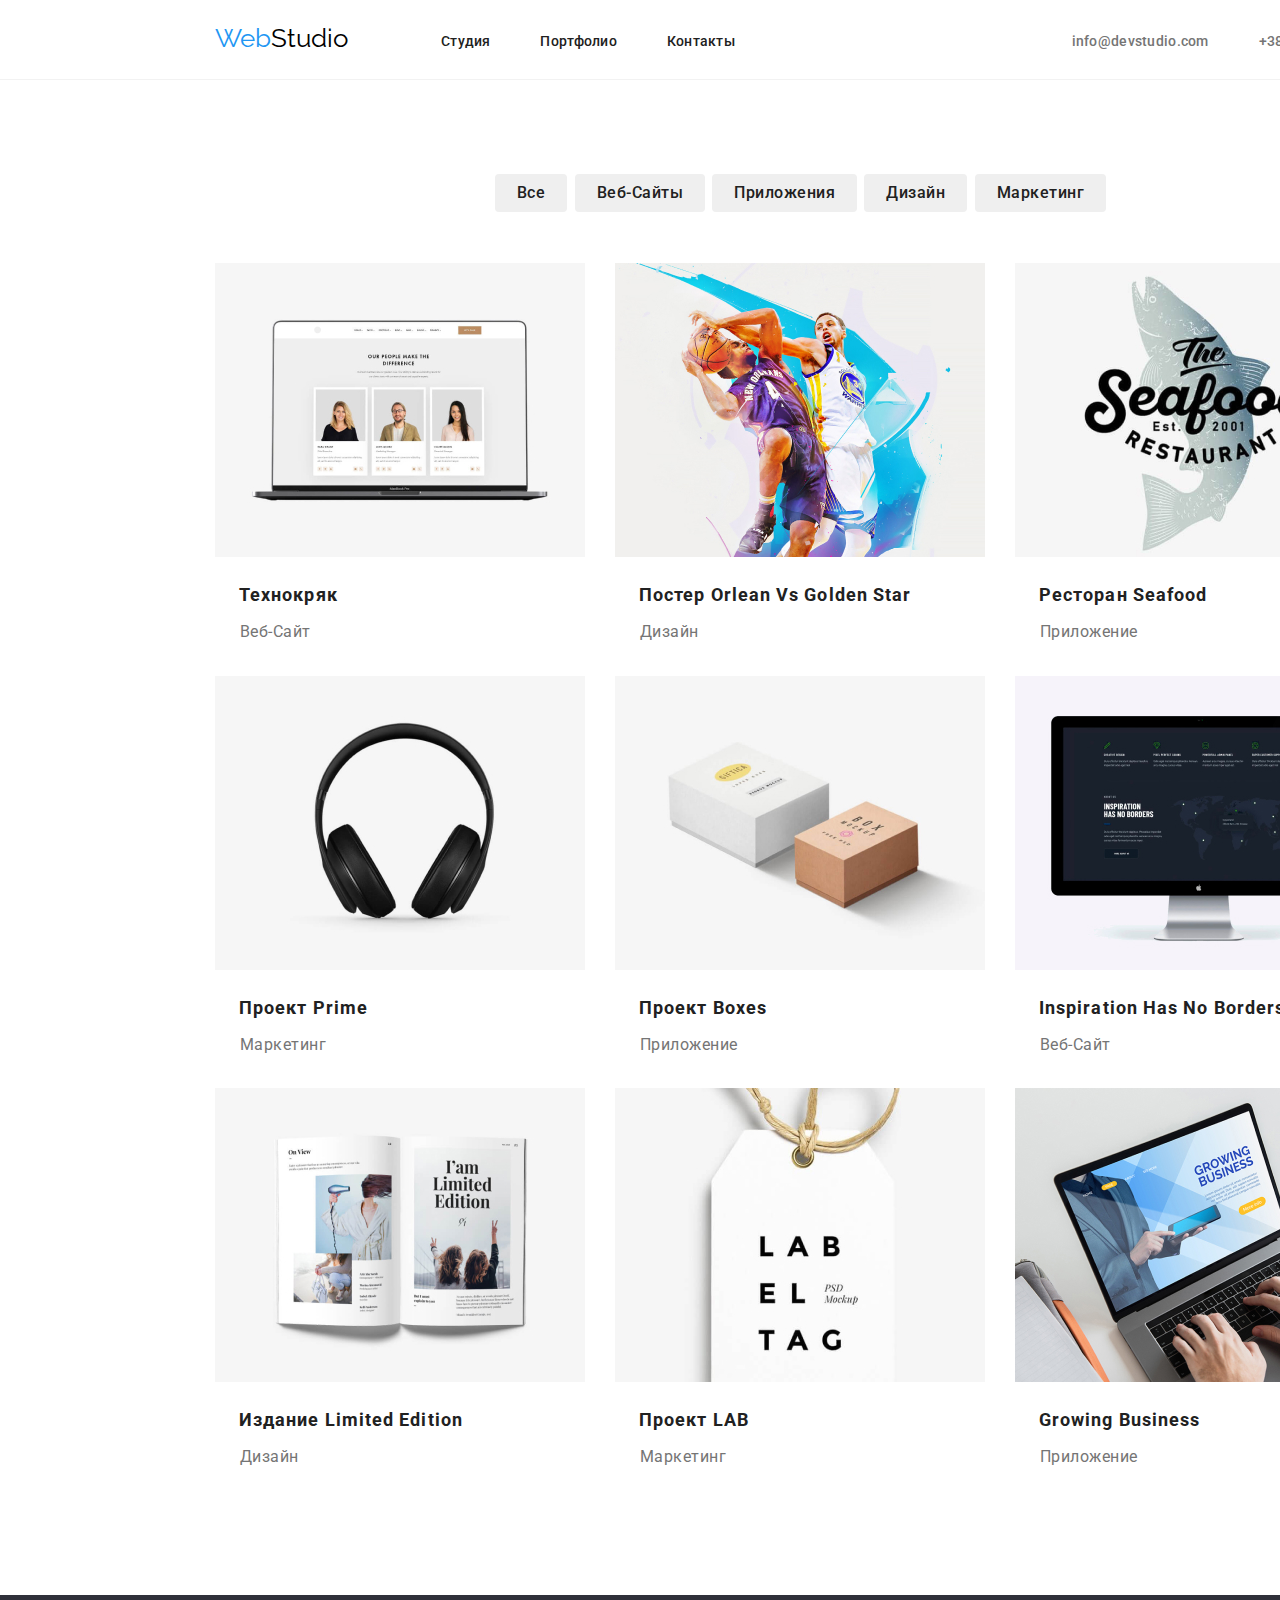
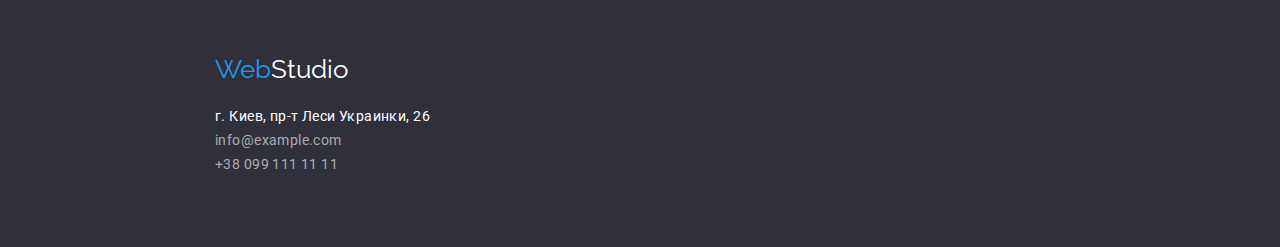
==== portfolio.html @ 31cc0f44 "webstudio-hm3" ====
<!DOCTYPE html>
<html lang="ru">
<head>
    <meta charset="UTF-8">
    <meta name="viewport" content="width=device-width, initial-scale=1.0">
    <title>portfolio</title>
    <link rel="stylesheet" href="https://cdnjs.cloudflare.com/ajax/libs/modern-normalize/1.0.0/modern-normalize.css">
    <link rel="stylesheet" href="./css/styles.css">
    <link
        href="https://fonts.googleapis.com/css2?family=Raleway:wght@700&family=Roboto:wght@400;700;900&display=swap"
        rel="stylesheet">
</head>
<body>
    <!--UpLine-->
    <header class="header">
        <!-- <p>Главная</p> -->
        <nav class="navpanel">

            <a class="site-logo" href="./index.html">
                <p class="site-logo-text"><span class="logo-color-web">Web</span><span class=logo-color-studio>Studio</span></p>
            </a>
            <ul class="navpanel-link">
                <li>
                    <a class="navpanel-link-list" href="./index.html">Студия</a>
                </li>
                <li>
                    <a class="navpanel-link-list" href="./portfolio.html">Портфолио</a>
                </li>
                <li>
                    <a class="navpanel-link-list" href="">Контакты</a>
                </li>
            </ul>
        </nav>
        <!-- phone-mail-header -->
        <ul class="address">
            <li><a class="header-mail" lang="en" href="mailto:info@devstudio.com">info@devstudio.com</a></li>
            <li><a class="header-tel" href="tel:+380961111111">+38 096 111 11 11</a></li>
        </ul>
    </header>
    <!-- filters -->
    <section class="filters">
        <h2 hidden>hidden</h2>
        <div class="buttons">
            <ul class="buttons-list">
                <li>
                    <button class="filter-nav-btn" type="submit">Все</button>
                </li>
                <li>
                    <button class="filter-nav-btn" type="submit">Веб-сайты</button>
                </li>
                <li>
                    <button class="filter-nav-btn" type="submit">Приложения</button>
                </li>
                <li>
                    <button class="filter-nav-btn" type="submit">Дизайн</button>
                </li>
                <li>
                    <button class="filter-nav-btn" type="submit">Маркетинг</button>
                </li>
            </ul>
        </div>
    </section>
    <!-- portfolio-all -->
    <section class="portfolio-all">
        <div class="img-p">
            <a href="">
            <img src="./img/portfolio/технокряк.jpg" alt="Технокряк-Веб-сайт" width="370" height="294">
            </a>
            <h3 class="portfolio-item-heading">Технокряк</h3>
            <p class="portfolio-all-bottom">Веб-сайт</p>
        </div>
        <div class="img-p">
            <a href="">
            <img src="./img/portfolio/постерньюорлеан.jpg" alt="Постер New Orlean vs Golden Star" width="370" height="294">
            </a>
            <h3 class="portfolio-item-heading">Постер <span lang="en">Orlean vs Golden Star</span> </h3>
            <p class="portfolio-all-bottom">Дизайн</p>
        </div>
        <div class="img-p">
            <a href="">
            <img src="./img/portfolio/ресторансифуд.jpg" alt="Ресторан Seafood" width="370" height="294">
            </a>
            <h3 class="portfolio-item-heading">Ресторан<span lang="en"> Seafood</span></h3>
            <p class="portfolio-all-bottom">Приложение</p>
        </div>
        <div class="img-p">
            <a href="">
            <img src="./img/portfolio/проектпрайм.jpg" alt="Проект Prime" width="370" height="294">
            </a>
            <h3 class="portfolio-item-heading">Проект<span lang="en"> Prime</span></h3>
            <p class="portfolio-all-bottom">Маркетинг</p>
        </div>
        <div class="img-p">
            <a href="">
            <img src="./img/portfolio/проектбоксес.jpg" alt="Проект Boxes" width="370" height="294">
            </a>
            <h3 class="portfolio-item-heading">Проект <span lang="en"> Boxes</span></h3>
            <p class="portfolio-all-bottom">Приложение</p>
        </div>
        <div class="img-p">
            <a href="">
            <img src="./img/portfolio/инспирейшнхеснобордерс.jpg" alt="Inspiration has no Borders" width="370" height="294">
            </a>
            <h3 class="portfolio-item-heading"><span lang="en">Inspiration has no Borders</span></h3>
            <p class="portfolio-all-bottom">Веб-сайт</p>
        </div>
        <div class="img-p">
            <a href="">
            <img src="./img/portfolio/изданиелимитедэдишн.jpg" alt="Издание Limited Edition" width="370" height="294">
            </a>
            <h3 class="portfolio-item-heading">Издание<span lang="en"> Limited Edition</span></h3>
            <p class="portfolio-all-bottom">Дизайн</p>
        </div>
        <div class="img-p">
            <a href="">
            <img src="./img/portfolio/проджектлаб.jpg" alt="Проект LAB" width="370" height="294">
            </a>
            <h3 class="portfolio-item-heading">Проект <span lang="en" >LAB</span></h3>
            <p class="portfolio-all-bottom">Маркетинг</p>
        </div>
        <div class="img-p">
            <a href="">
            <img src="./img/portfolio/гровингбазинс.jpg" alt="Growing Business" width="370" height="294">
            </a>
            <h3 class="portfolio-item-heading"><span>Growing Business</span></h3>
            <p class="portfolio-all-bottom">Приложение</p>
        </div>
    </section>
    <!-- contacts-footer -->
    <footer class="footer">
        <a class="site-logo-f" href="./index.html">
            <p class="site-logo-f-text"><span class="logo-color-web">Web</span><span class=logo-color-studio-w>Studio</span></p>
        </a>
        <ul class="contacts-footer">
            <li>
                <a class="footer-map-link" href="https://goo.gl/maps/T7kZVf5VMRWnxqEv9" target="_blank">г. Киев, пр-т Леси Украинки, 26</a>
            </li>
            <li>
                <a class="footer-mail-link" href="mailto:info@example.com">info@example.com</a>
            </li>
            <li>
                <a class="footer-tel-link" href="tel:+380991111111">+38 099 111 11 11</a>
            </li>
        </ul>
    </footer>
</body>
</html>
---- css/styles.css ----
body {
    background-color: #ffffff;
    font-family: Roboto, sans-serif;
    font-style: normal;
    max-width: 1600px;
    margin: auto;
    


}

*,
*::before,
*::after {
    margin: 0px;
    padding: 0px;
}

img {
    display: block;
}

ul,
ol {
    list-style: none;
}
.logo-color-web { 
    color: #2196F3;
}

.logo-color-studio {
    color: #000000;
} 



.nomark {
    list-style: none;
}

.navpanel-link-list {

    font-weight: 500;
    font-size: 14px;
    line-height: 0.143;
    letter-spacing: 0.02em;
    color: #212121;
    text-decoration: none;
}

.navpanel-link-list:hover,
.navpanel-link-list:focus,
.header-mail:hover,
.header-mail:focus,
.header-tel:hover,
.header-tel:focus {
    color: #2196F3;
     
    
}


.link {
    list-style: none;
}


/* HEADER SECTION FLEX START*/
.header {
    display: flex;
    width: 1600px;
    height: 80px;
    flex-wrap: nowrap;
    justify-content: space-around;
    border-bottom-style: solid;
    border-bottom-width: 1px;
    color: rgba(229, 229, 229, 0.5);
    
    
}

.site-logo {
    text-decoration: none;
    margin-left: 215px;
    margin-top: 24px;
    margin-bottom: 25px;
}

.site-logo-text {
    font-family: Raleway, sans-serif;
    font-style: normal;
    font-size: 26px;   
}

.navpanel {
    display: flex;
    box-sizing: border-box;
}

.navpanel-link {
    display: flex;
    width: 294px;
    height: 16px;
    justify-content: space-between;
    box-sizing: border-box;
    margin-bottom: 32px;
    margin-top: 32px;
    margin-left: 93px;

}

.address {
    display: flex;
    width: 357px;
    height: 16px;
    margin-top: 32px;
    margin-bottom: 32px;
    margin-left: 331px;
    margin-right: 215px;
    box-sizing: border-box;
    justify-content: center;
}

.header-mail {
    font-weight: 500;
    font-size: 14px;
    line-height: 0.143;
    letter-spacing: 0.02em;
    color: #757575;
    text-decoration: none;
    font-style: normal;
    padding-right: 50px;  
}

.header-tel {
    font-weight: 500;
    font-size: 14px;
    line-height: 0.143;
    letter-spacing: 0.02em;
    color: #757575;
    text-decoration: none;
    font-style: normal;
}
/* HEADER SECTION FLEX END */

/* EFFECTIVE PART FLEX START */

.effective-part {
    display: block;
    width: 1600px;
    height: 600px;
    background-color:#2F303A;
    padding-top: 200px;
    padding-bottom: 280px;
    padding-right: 452px;
    padding-left: 452px;
    

}

.effective-part-main {
    display: flex;
    justify-content: center;
    
}

.effective-part-main-text {
    width: 696px;
    height: 120px;
    font-weight: 900;
    font-size: 44px;
    line-height: 1.364;
    letter-spacing: 0.06em;
    text-transform: uppercase;
    text-align: center;
    color: #FFFFFF;
    
}

.effective-part-btn {
    display: flex;
    justify-content: center;
    padding-top: 30px;
    
}

.modal-btn {
    font-family: Roboto;
    font-style: normal;
    font-weight: 700;
    font-size: 16px;
    text-decoration: none;
    color: #ffffff;
    background-color: #2196F3;
    border: none;
    padding: 10px 32px;
    border-radius: 3px;
    cursor: pointer;

}

/* EFFECTIVE PART FLEX END */

/*    box-shadow: 0px 1px 5px 0px rgba(0, 0, 0, 0.2),
0px 2px 2px 0px rgba(0, 0, 0, 0.14), 0px 3px 1px -2px rgba(0, 0, 0, 0.12); 
display: inline-flex;
border: none;
border-radius: 3px;*/


/* FEATURES START */

.section-features {
    display: inline-flex;
    width: 1170px;
    height: 101px;
    justify-content: center;
    margin-left: 215px;
    margin-right: 215px;
    margin-top: 94px;
    box-sizing: border-box;
}

.section-heading {
    width: 270px;
    height: 16px;
}

.section-heading-bottom {
    width: 270px;
    height: 75px;
}

.section-heading {
    font-weight: bold;
    font-size: 14px;
    line-height: 0.143;
    letter-spacing: 0.03em;
    text-transform: uppercase;
    
}

.section-heading-bottom {
    font-weight: normal;
    font-size: 14px;
    line-height: 1.714;
    letter-spacing: 0.03em;
    color: #757575;
}

.forpad:nth-child(n + 2) {
    padding-left: 15px;
}
}
/* SECTION FEATURES END */


/* SECTION WHAT WE DO START */


.container {
    display: flex;
    
}

.wwd-items {
    display: flex;
    width: 1170px;
    min-height: 438px;
    padding-top: 50px;
    justify-content: space-between;
    margin-left: 215px;
}

.wwdheading {
    width: 1600px;
    padding-top: 94px;
    padding-left: 612px;
    font-weight: bold;
    font-size: 36px;
    line-height: 1.166;
    letter-spacing: 0.03em;
    color: #212121;
}



/*OURSTEAMFLEX-START*/

.ours-team {
    display: block;
    justify-content: center;
    width: 1600px;
    min-height: 648px;
    padding-top: 94px;
    background-color: #F5F4FA;
    
}

.ours-team-heading-items {
    padding-top: 50px;
    margin-left:215px;
    display: flex;
    justify-content: space-between;
    width: 1170px;
    min-height: 368px;
    
}
.ours-team-heading {
    padding-left: 668px;
    font-weight: bold;
    font-size: 36px;
    line-height: 1.166;
    letter-spacing: 0.03em;
    color: #212121;
}

.ours-team-heading-employe {
    display: flex;
    justify-content: center;
    padding-top: 30px;
    font-weight: 500;
    font-size: 16px;
    line-height: 1.187;
    letter-spacing: 0.03em;
    color: #212121;

}

.ours-team-heading-employe-spec {
    display: flex;
    justify-content: center;
    padding-top: 10px;
    font-weight: normal;
    font-size: 16px;
    line-height: 19px;
    letter-spacing: 0.03em;
    color: #757575;
    
}
.shadow {
    display: block;
    width: 270px;
    height: 368px;
    box-shadow: 0px 1px 3px rgba(0, 0, 0, 0.12), 0px 1px 1px rgba(0, 0, 0, 0.14), 0px 2px 1px rgba(0, 0, 0, 0.2);
    border-radius: 0px 0px 4px 4px;
}
/* OURSTEAMSFLEX-END */


/* FOOTERFLEX-START */

.footer {
    display: block;
    width: 1600px;
    height: 252px;
    background-color: #2F303A;
    text-decoration: none;
    margin-top: 94px;
}

.site-logo-f {
    display: flex;
    width: 145px;
    min-height: 31px;
    margin-left: 215px;
    padding-top: 60px;
    text-decoration: none;
}
.site-logo-f-text {
    font-family: Raleway, sans-serif;
    font-style: normal;
    font-size: 26px;
    text-decoration: none;
}

.logo-color-studio-w {
    color: #ffffff;
}

.contacts-footer {
    display: block;
    justify-content: space-between;
    width: 231px;
    min-height: 81px;
    margin-left: 215px;
    padding-top: 20px;

}
.footer-map-link {
    font-weight: normal;
    font-size: 14px;
    line-height: 1.714;
    letter-spacing: 0.03em;
    color: #FFFFFF;
    text-decoration: none;
}

.footer-mail-link, .footer-tel-link {
    font-weight: normal;
    font-size: 14px;
    line-height: 1.714;
    letter-spacing: 0.03em;
    color: rgba(255, 255, 255, 0.6);
    text-decoration: none;

}

/* FOOTERFLEX-END */


/* PORTFOLIO_FLEX_START */
.filter-nav-btn:hover,
.filter-nav-btn:focus {
    color: #ffffff;
    background-color: #2196F3;
    box-shadow: 0px 3px 5px 0px rgba(0, 0, 0, 0.2),
0px 2px 2px 0px rgba(0, 0, 0, 0.14), 0px 3px 1px -2px rgba(0, 0, 0, 0.12);

}


.buttons {
    display: flex;
    padding-left: 495px;
    padding-top: 94px;
}

.buttons-list {
    display: flex;
    justify-content: space-between;
    min-width: 611px;
    min-height: 55px;
}



.filter-nav-btn {
    font-family: Roboto;
    font-style: normal;
    color: #212121;
    font-weight: 500;
    font-size: 16px;
    line-height: 1.625;
    text-align: center;
    letter-spacing: 0.03em;
    cursor: pointer;
    padding: 6px 22px;
    text-transform: capitalize;
    border: none;
    border-radius: 4px;
    
}


/* font-family: Roboto;
    font-style: normal;
    font-weight: 700;
    font-size: 16px;
    text-decoration: none;
    color: #ffffff;
    background-color: #2196F3;
    border: none;
    padding: 10px 32px;
    border-radius: 3px;
    cursor: pointer; */

.portfolio-item-heading {
    font-weight: bold;
    font-size: 18px;
    line-height: 2.000;
    letter-spacing: 0.06em;
    color: #212121;
    text-transform: capitalize;
    padding-left: 24px;
    padding-top: 20px;
}

.portfolio-all-bottom {
    font-weight: normal;
    font-size: 16px;
    line-height: 1.875;
    letter-spacing: 0.03em;
    color: #757575;
    text-transform: capitalize;
    padding-left: 25px;
    padding-top: 4px;
}

.portfolio-all {
    display: flex;
    justify-content: space-between;
    margin-left: 215px;
    padding-top: 34px;
    flex-wrap: wrap;
    width: 1170px;
    height: 1272px;
    box-sizing: border-box;
}


.img-p:not(:nth-child(3n-2)) {
    margin-left: 30px;
}

/* PORTFOLIO_FLEX_END */
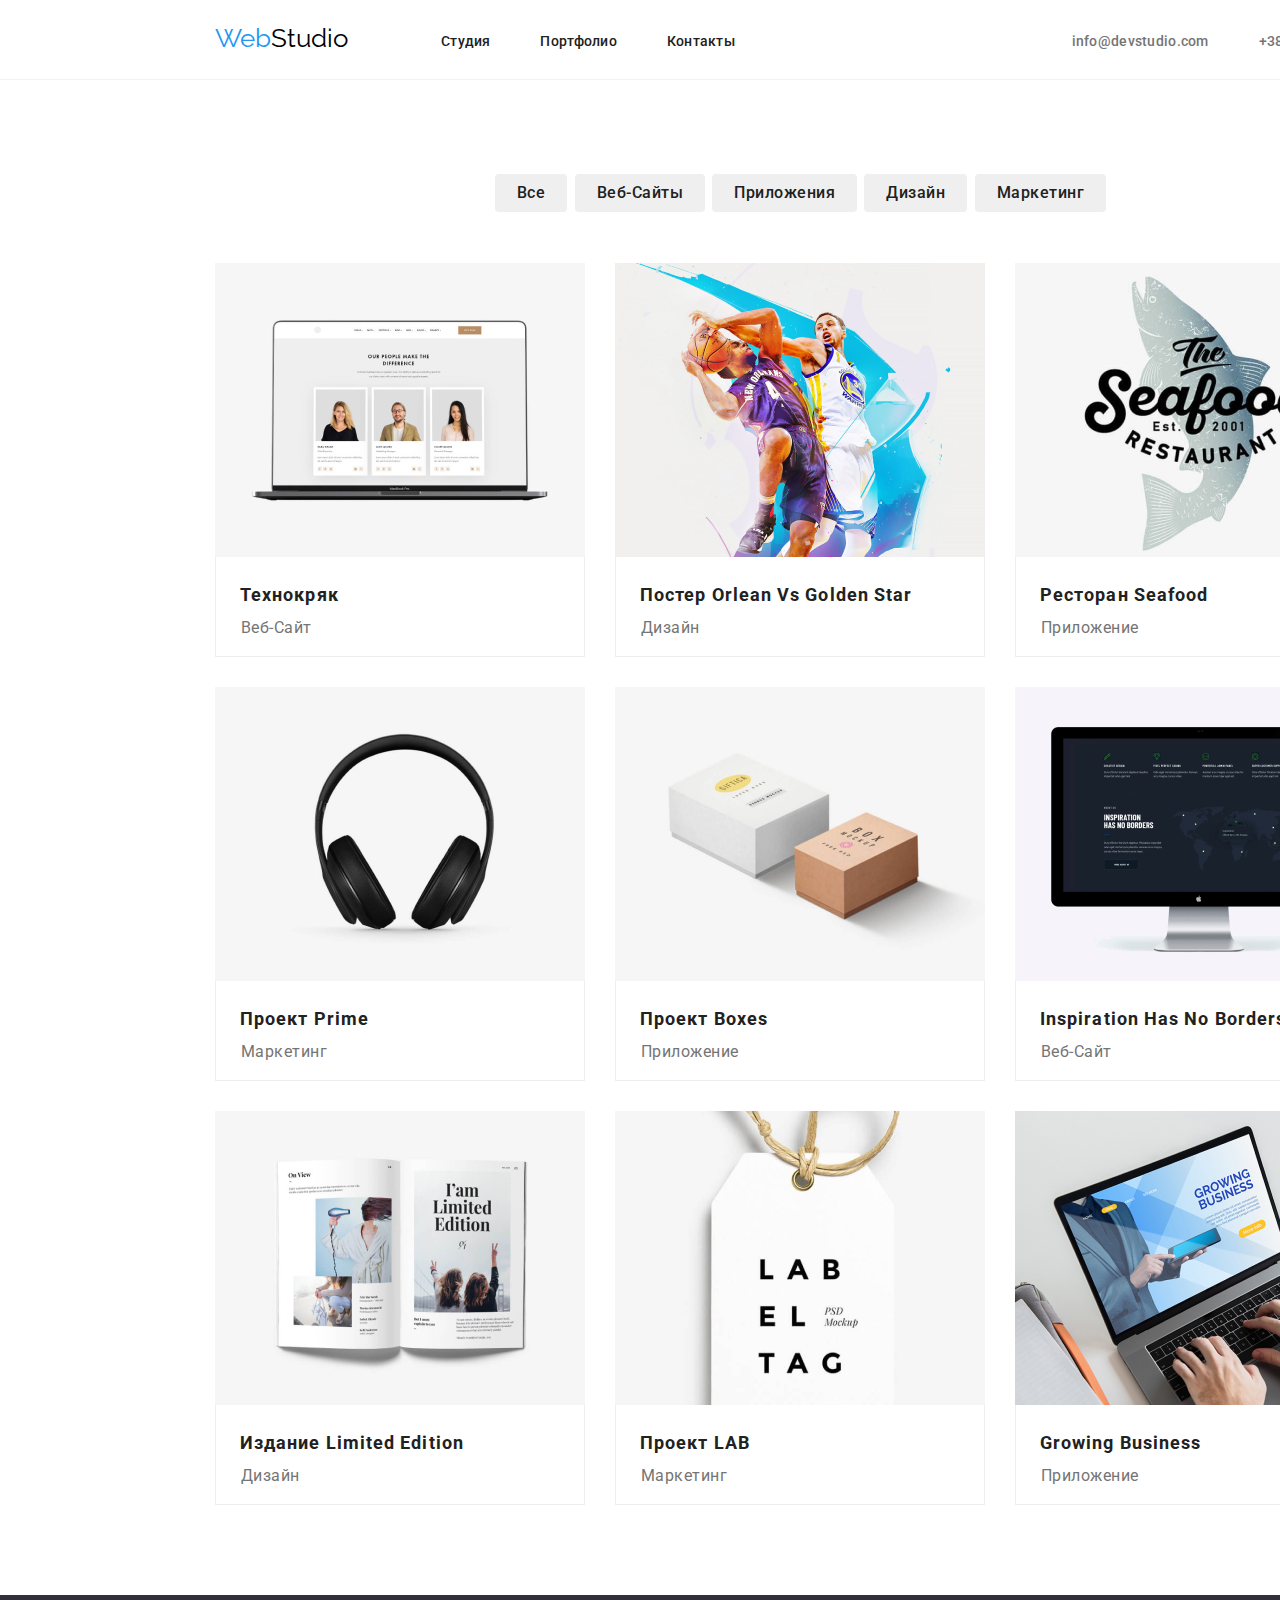
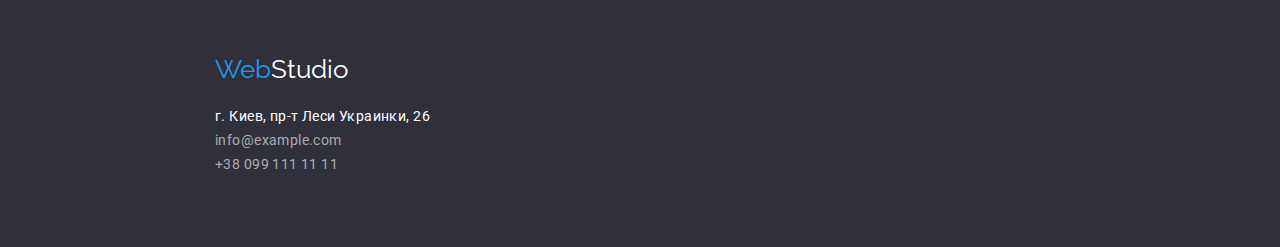
==== commit e9d1a9b9: "webstudio-hm3" ====
--- a/portfolio.html
+++ b/portfolio.html
@@ -66,64 +66,82 @@
             <a href="">
             <img src="./img/portfolio/технокряк.jpg" alt="Технокряк-Веб-сайт" width="370" height="294">
             </a>
-            <h3 class="portfolio-item-heading">Технокряк</h3>
-            <p class="portfolio-all-bottom">Веб-сайт</p>
+            <div class="solid">
+                <h3 class="portfolio-item-heading">Технокряк</h3>
+                <p class="portfolio-all-bottom">Веб-сайт</p>
+            </div>
         </div>
         <div class="img-p">
             <a href="">
             <img src="./img/portfolio/постерньюорлеан.jpg" alt="Постер New Orlean vs Golden Star" width="370" height="294">
             </a>
-            <h3 class="portfolio-item-heading">Постер <span lang="en">Orlean vs Golden Star</span> </h3>
-            <p class="portfolio-all-bottom">Дизайн</p>
+            <div class="solid">
+                <h3 class="portfolio-item-heading">Постер <span lang="en">Orlean vs Golden Star</span> </h3>
+                <p class="portfolio-all-bottom">Дизайн</p>
+            </div>
         </div>
         <div class="img-p">
             <a href="">
             <img src="./img/portfolio/ресторансифуд.jpg" alt="Ресторан Seafood" width="370" height="294">
             </a>
-            <h3 class="portfolio-item-heading">Ресторан<span lang="en"> Seafood</span></h3>
-            <p class="portfolio-all-bottom">Приложение</p>
+            <div class="solid">
+                <h3 class="portfolio-item-heading">Ресторан<span lang="en"> Seafood</span></h3>
+                <p class="portfolio-all-bottom">Приложение</p>
+            </div>
         </div>
         <div class="img-p">
             <a href="">
             <img src="./img/portfolio/проектпрайм.jpg" alt="Проект Prime" width="370" height="294">
             </a>
-            <h3 class="portfolio-item-heading">Проект<span lang="en"> Prime</span></h3>
-            <p class="portfolio-all-bottom">Маркетинг</p>
+            <div class="solid">
+                <h3 class="portfolio-item-heading">Проект<span lang="en"> Prime</span></h3>
+                <p class="portfolio-all-bottom">Маркетинг</p>
+            </div>
         </div>
         <div class="img-p">
             <a href="">
             <img src="./img/portfolio/проектбоксес.jpg" alt="Проект Boxes" width="370" height="294">
             </a>
-            <h3 class="portfolio-item-heading">Проект <span lang="en"> Boxes</span></h3>
-            <p class="portfolio-all-bottom">Приложение</p>
+            <div class="solid">
+                <h3 class="portfolio-item-heading">Проект <span lang="en"> Boxes</span></h3>
+                <p class="portfolio-all-bottom">Приложение</p>
+            </div>
         </div>
         <div class="img-p">
             <a href="">
             <img src="./img/portfolio/инспирейшнхеснобордерс.jpg" alt="Inspiration has no Borders" width="370" height="294">
             </a>
-            <h3 class="portfolio-item-heading"><span lang="en">Inspiration has no Borders</span></h3>
-            <p class="portfolio-all-bottom">Веб-сайт</p>
+            <div class="solid">
+                <h3 class="portfolio-item-heading"><span lang="en">Inspiration has no Borders</span></h3>
+                <p class="portfolio-all-bottom">Веб-сайт</p>
+            </div>
         </div>
         <div class="img-p">
             <a href="">
             <img src="./img/portfolio/изданиелимитедэдишн.jpg" alt="Издание Limited Edition" width="370" height="294">
             </a>
-            <h3 class="portfolio-item-heading">Издание<span lang="en"> Limited Edition</span></h3>
-            <p class="portfolio-all-bottom">Дизайн</p>
+            <div class="solid">
+                <h3 class="portfolio-item-heading">Издание<span lang="en"> Limited Edition</span></h3>
+                <p class="portfolio-all-bottom">Дизайн</p>
+            </div>
         </div>
         <div class="img-p">
             <a href="">
             <img src="./img/portfolio/проджектлаб.jpg" alt="Проект LAB" width="370" height="294">
             </a>
-            <h3 class="portfolio-item-heading">Проект <span lang="en" >LAB</span></h3>
-            <p class="portfolio-all-bottom">Маркетинг</p>
+            <div class="solid">
+                <h3 class="portfolio-item-heading">Проект <span lang="en" >LAB</span></h3>
+                <p class="portfolio-all-bottom">Маркетинг</p>
+            </div>
         </div>
         <div class="img-p">
             <a href="">
             <img src="./img/portfolio/гровингбазинс.jpg" alt="Growing Business" width="370" height="294">
             </a>
-            <h3 class="portfolio-item-heading"><span>Growing Business</span></h3>
-            <p class="portfolio-all-bottom">Приложение</p>
+            <div class="solid">
+                <h3 class="portfolio-item-heading"><span>Growing Business</span></h3>
+                <p class="portfolio-all-bottom">Приложение</p>
+            </div>
         </div>
     </section>
     <!-- contacts-footer -->
--- a/css/styles.css
+++ b/css/styles.css
@@ -5,8 +5,6 @@
     font-style: normal;
     max-width: 1600px;
     margin: auto;
-    
-
 
 }
 
@@ -150,6 +148,8 @@
     display: block;
     width: 1600px;
     height: 600px;
+    
+    background-image: url(../img/overlay/Imgover.jpg);
     background-color:#2F303A;
     padding-top: 200px;
     padding-bottom: 280px;
@@ -252,7 +252,7 @@
 .forpad:nth-child(n + 2) {
     padding-left: 15px;
 }
-}
+
 /* SECTION FEATURES END */
 
 
@@ -345,6 +345,7 @@
     height: 368px;
     box-shadow: 0px 1px 3px rgba(0, 0, 0, 0.12), 0px 1px 1px rgba(0, 0, 0, 0.14), 0px 2px 1px rgba(0, 0, 0, 0.2);
     border-radius: 0px 0px 4px 4px;
+    background-color: #ffffff;
 }
 /* OURSTEAMSFLEX-END */
 
@@ -357,7 +358,7 @@
     height: 252px;
     background-color: #2F303A;
     text-decoration: none;
-    margin-top: 94px;
+    /* margin-top: 94px; */
 }
 
 .site-logo-f {
@@ -467,6 +468,10 @@
     cursor: pointer; */
 
 .portfolio-item-heading {
+    /* display: flex;
+    flex-wrap: nowrap;
+    min-width: 370px;
+    min-height: 110; */
     font-weight: bold;
     font-size: 18px;
     line-height: 2.000;
@@ -475,17 +480,22 @@
     text-transform: capitalize;
     padding-left: 24px;
     padding-top: 20px;
+    /* margin-top: 20px; */
+    /* border: solid 1px red; */
+    
 }
 
 .portfolio-all-bottom {
-    font-weight: normal;
+    /* display: flex;
+    font-weight: normal; */
     font-size: 16px;
     line-height: 1.875;
     letter-spacing: 0.03em;
     color: #757575;
     text-transform: capitalize;
-    padding-left: 25px;
-    padding-top: 4px;
+    margin-left: 25px;
+    /* margin-top: 4px; */
+    
 }
 
 .portfolio-all {
@@ -497,11 +507,25 @@
     width: 1170px;
     height: 1272px;
     box-sizing: border-box;
+    margin-bottom: 94px;
 }
 
 
 .img-p:not(:nth-child(3n-2)) {
     margin-left: 30px;
-}
-
+    /* border: solid 1px #EEEEEE; */
+    
+}
+
+.solid {
+    width: 370px;
+    height: 100px;
+    align-items: inherit;
+    border-left: solid 1px #EEEEEE;
+    border-right: solid 1px #EEEEEE;
+    border-bottom: solid 1px #EEEEEE;
+    padding-bottom: 20px;
+    margin-bottom: 30px;
+
+}
 /* PORTFOLIO_FLEX_END */
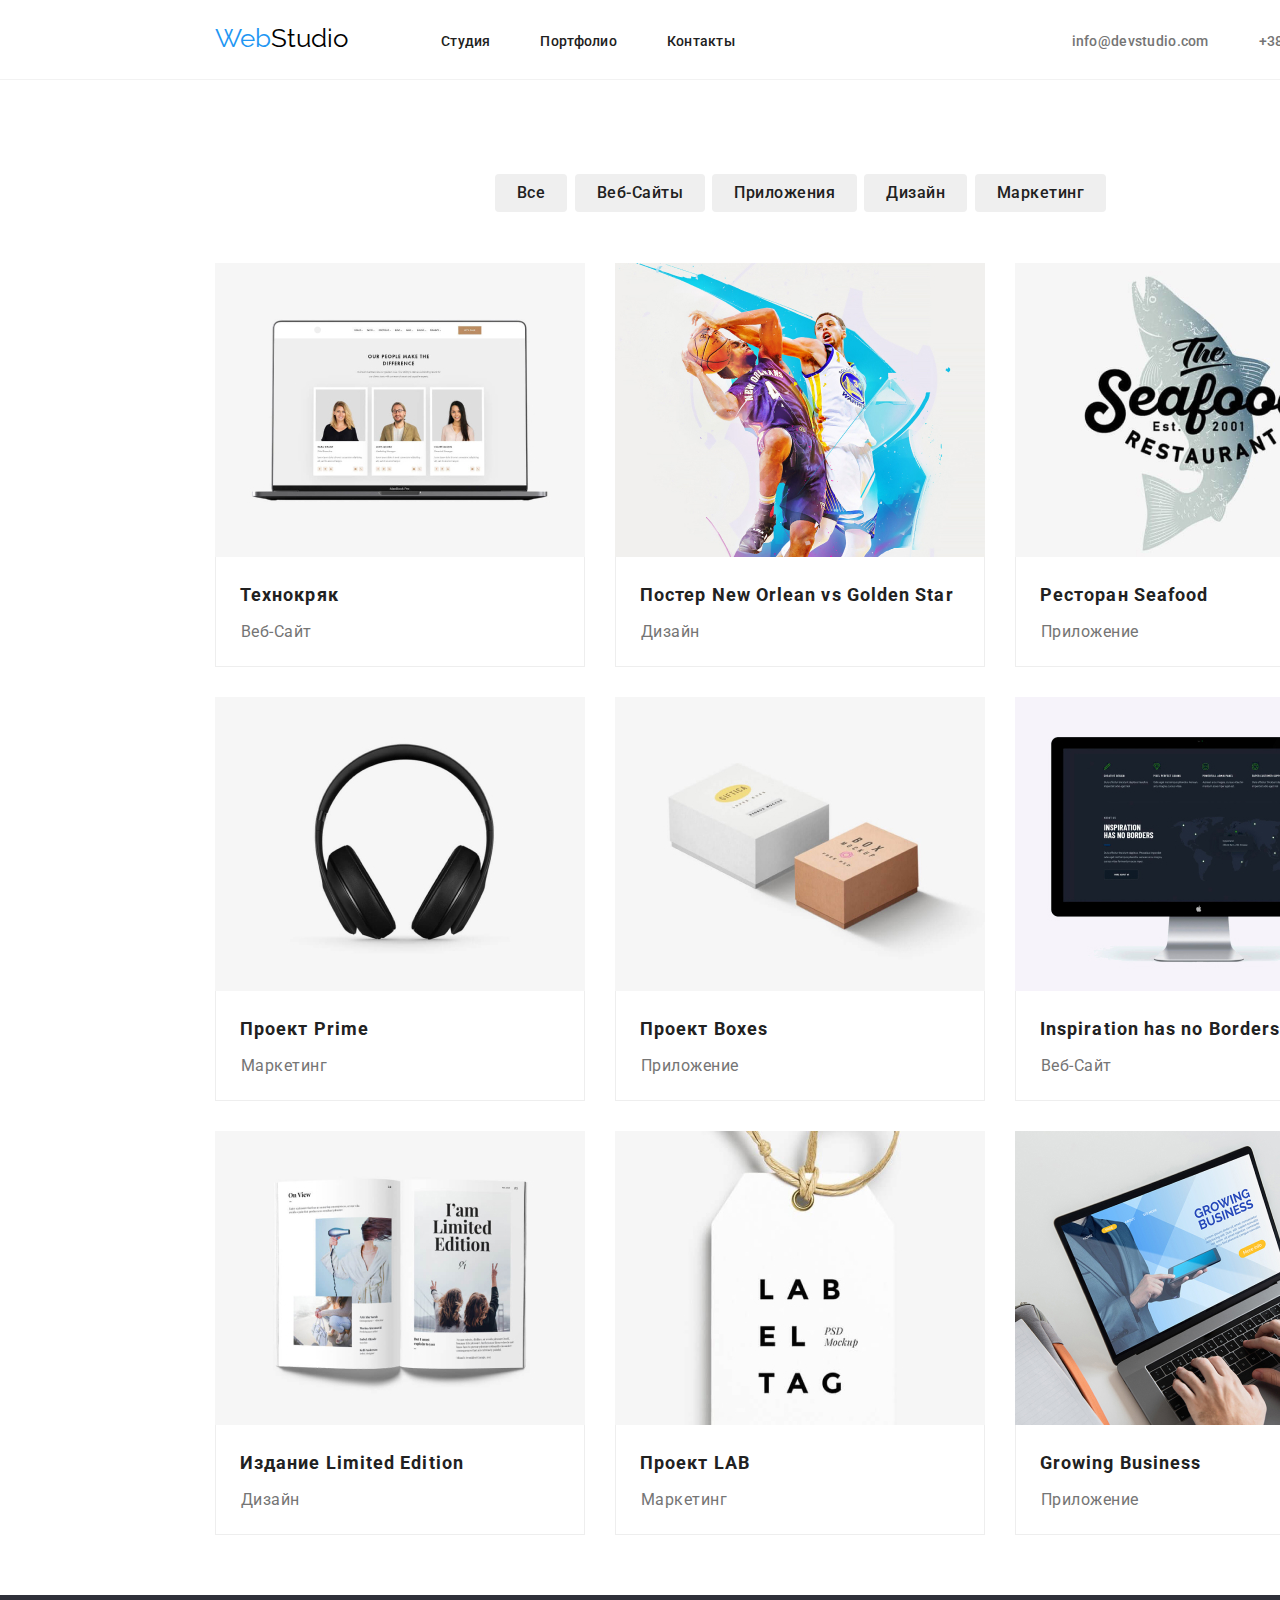
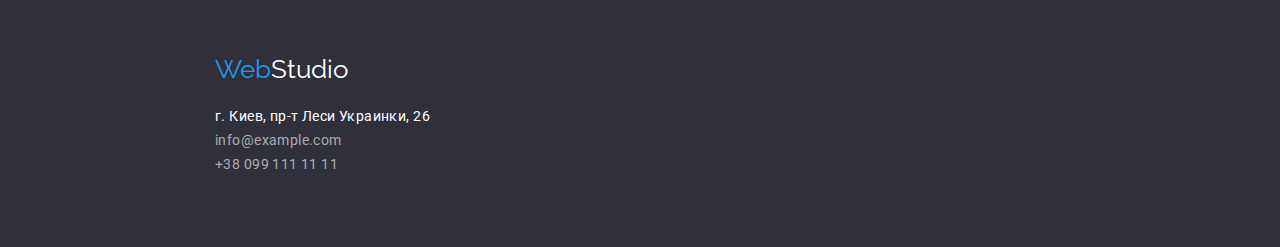
==== commit b6a7d4c7: "webstudio-hm3" ====
--- a/portfolio.html
+++ b/portfolio.html
@@ -76,7 +76,7 @@
             <img src="./img/portfolio/постерньюорлеан.jpg" alt="Постер New Orlean vs Golden Star" width="370" height="294">
             </a>
             <div class="solid">
-                <h3 class="portfolio-item-heading">Постер <span lang="en">Orlean vs Golden Star</span> </h3>
+                <h3 class="portfolio-item-heading">Постер <span lang="en">New Orlean <span class="lowercase" lang="en">vs</span> Golden Star</span> </h3>
                 <p class="portfolio-all-bottom">Дизайн</p>
             </div>
         </div>
@@ -112,7 +112,7 @@
             <img src="./img/portfolio/инспирейшнхеснобордерс.jpg" alt="Inspiration has no Borders" width="370" height="294">
             </a>
             <div class="solid">
-                <h3 class="portfolio-item-heading"><span lang="en">Inspiration has no Borders</span></h3>
+                <h3 class="portfolio-item-heading"><span lang="en">Inspiration <span class="lowercase" lang="eu">has no</span> Borders</span></h3>
                 <p class="portfolio-all-bottom">Веб-сайт</p>
             </div>
         </div>
--- a/css/styles.css
+++ b/css/styles.css
@@ -283,7 +283,7 @@
     letter-spacing: 0.03em;
     color: #212121;
 }
-
+/* SECTION WHAT WE DO END */
 
 
 /*OURSTEAMFLEX-START*/
@@ -384,7 +384,7 @@
     display: block;
     justify-content: space-between;
     width: 231px;
-    min-height: 81px;
+    height: 101px;
     margin-left: 215px;
     padding-top: 20px;
 
@@ -396,6 +396,7 @@
     letter-spacing: 0.03em;
     color: #FFFFFF;
     text-decoration: none;
+
 }
 
 .footer-mail-link, .footer-tel-link {
@@ -405,7 +406,7 @@
     letter-spacing: 0.03em;
     color: rgba(255, 255, 255, 0.6);
     text-decoration: none;
-
+    
 }
 
 /* FOOTERFLEX-END */
@@ -480,9 +481,14 @@
     text-transform: capitalize;
     padding-left: 24px;
     padding-top: 20px;
+    padding-bottom: 4px;
     /* margin-top: 20px; */
     /* border: solid 1px red; */
     
+}
+
+.lowercase {
+    text-transform: lowercase;
 }
 
 .portfolio-all-bottom {
@@ -519,7 +525,7 @@
 
 .solid {
     width: 370px;
-    height: 100px;
+    height: 110px;
     align-items: inherit;
     border-left: solid 1px #EEEEEE;
     border-right: solid 1px #EEEEEE;
